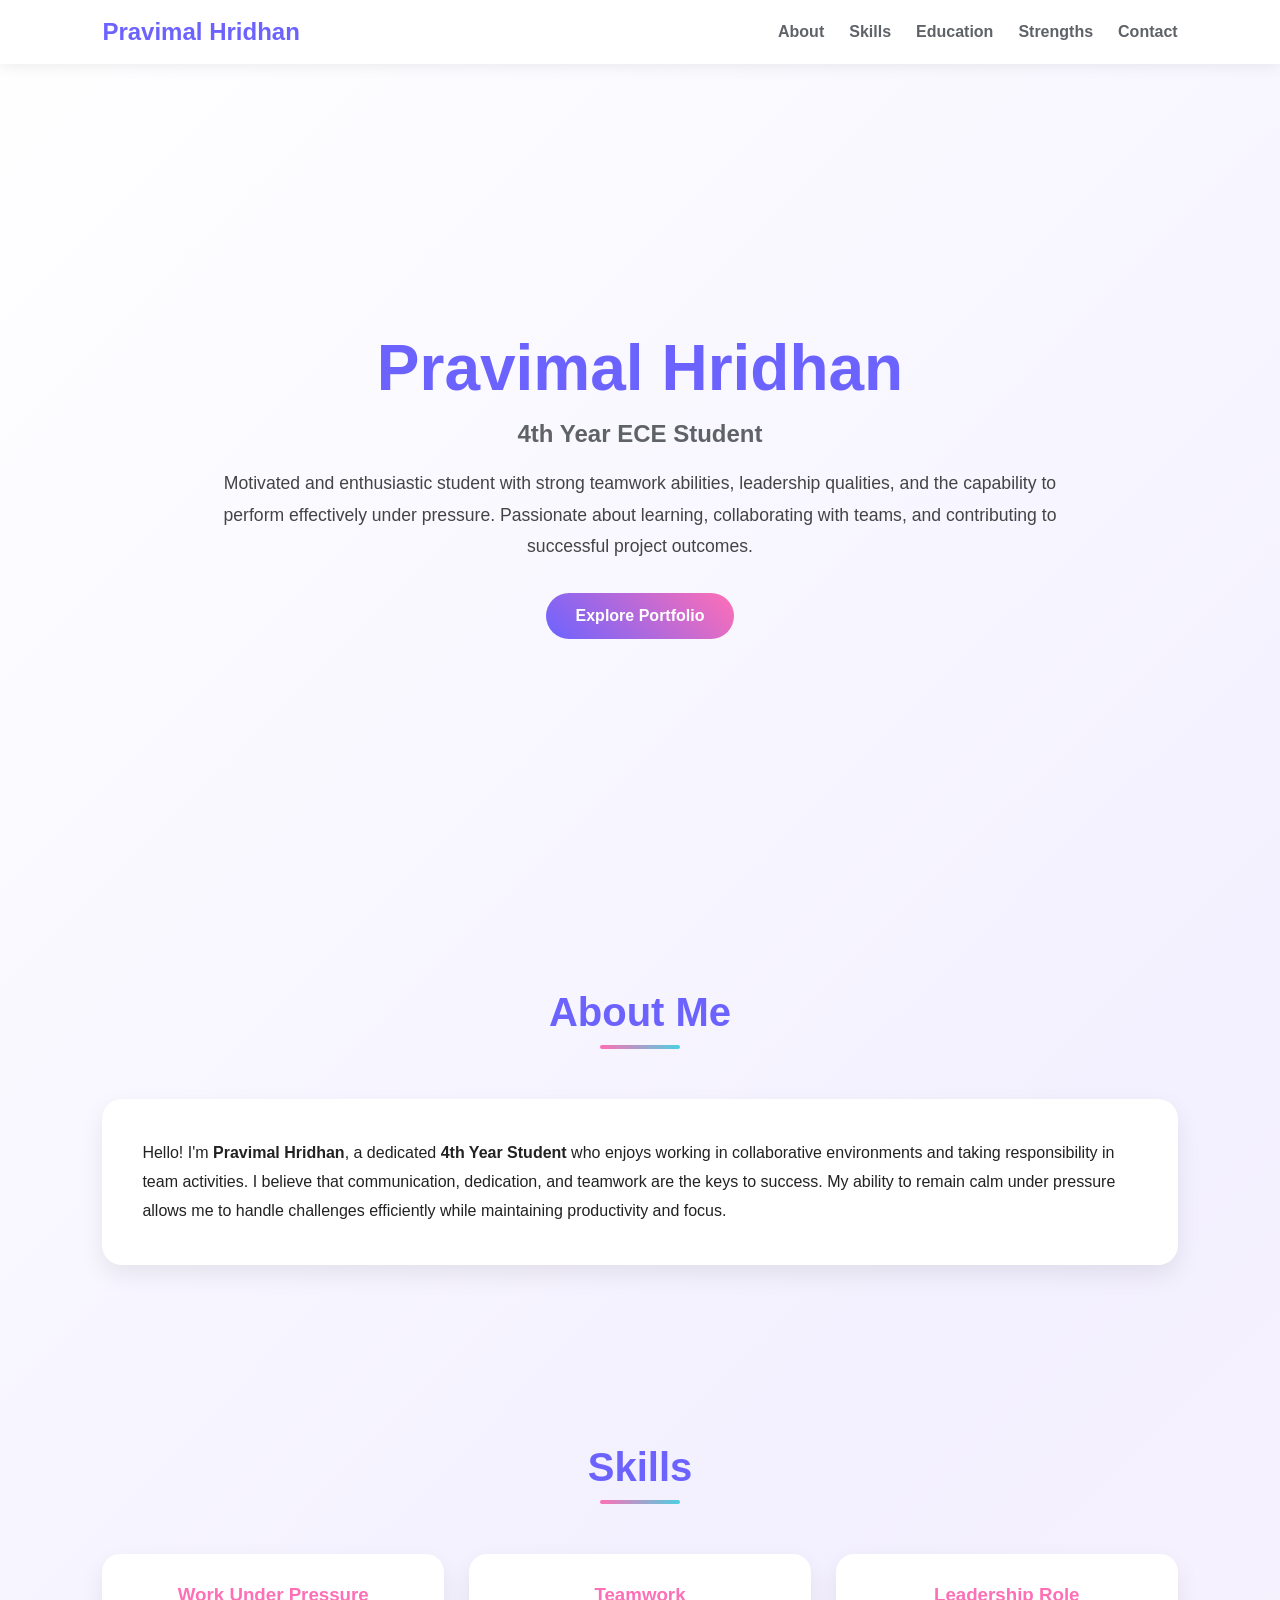
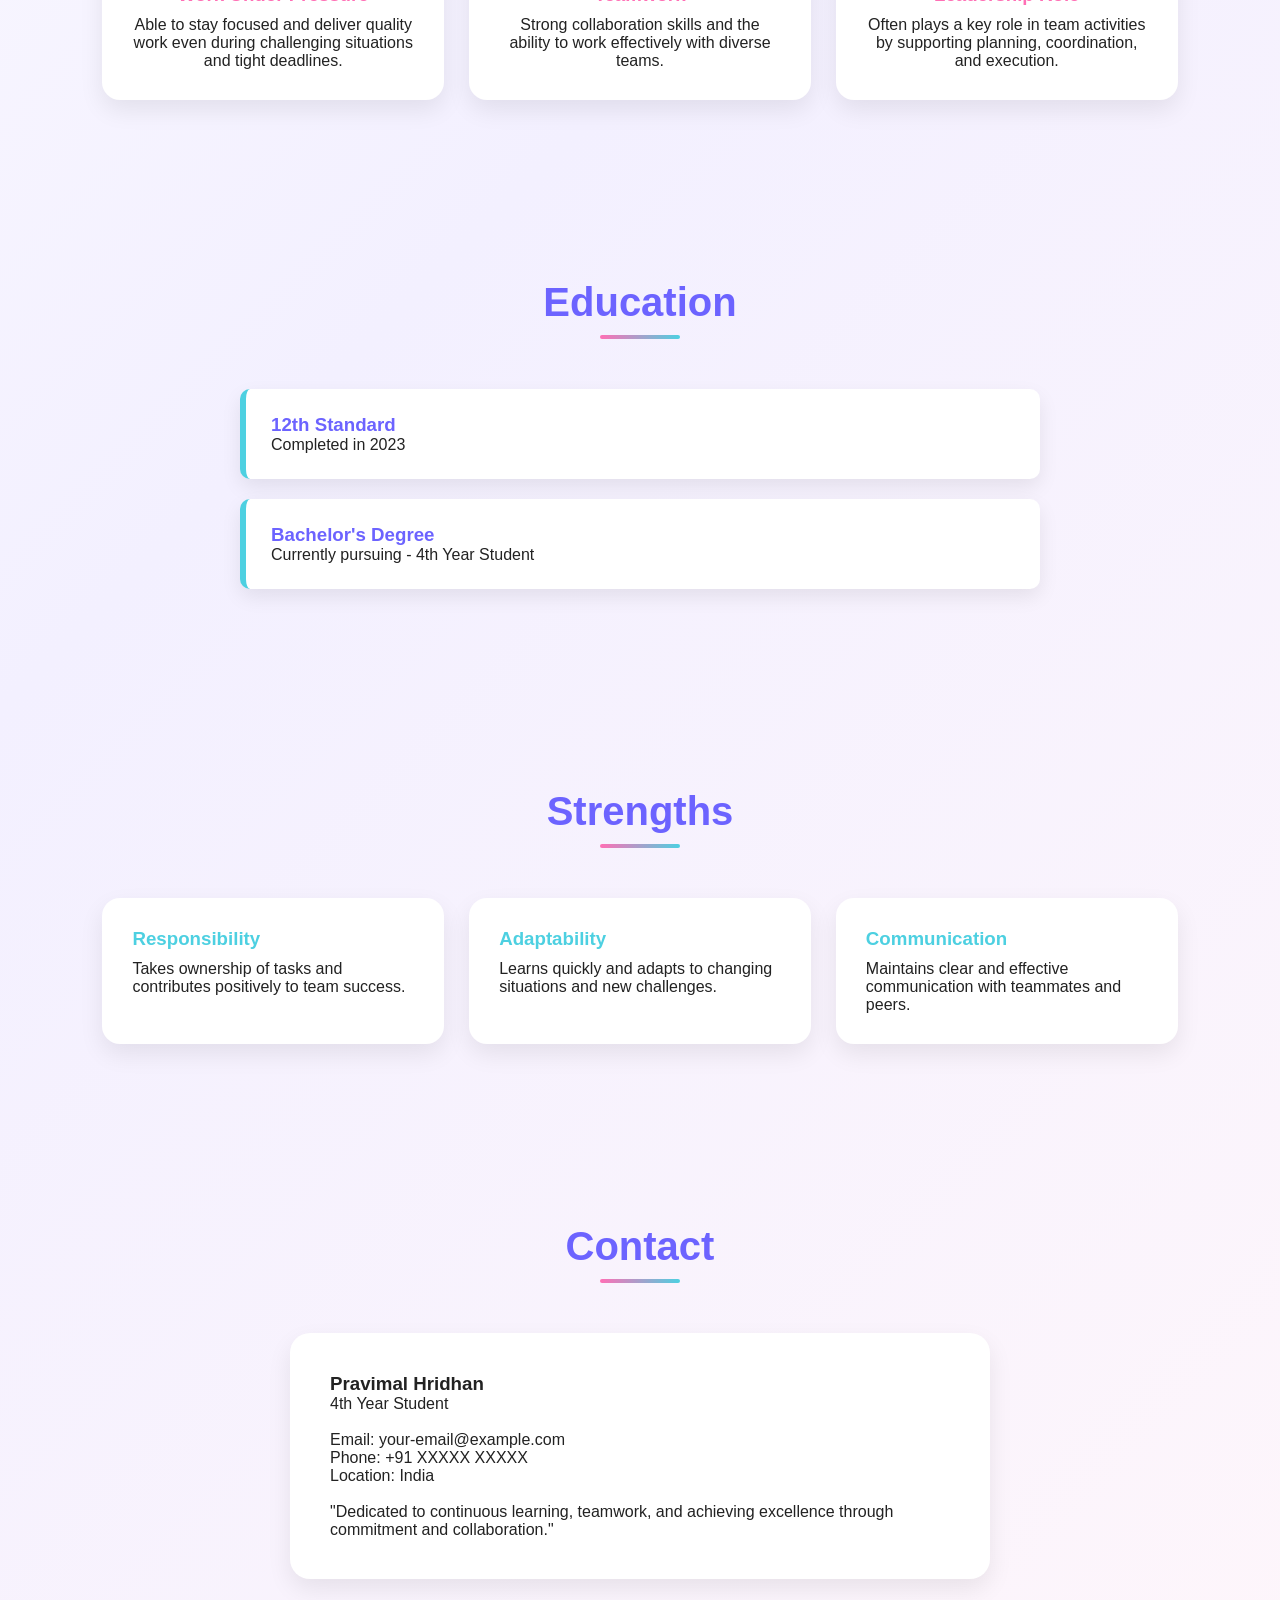
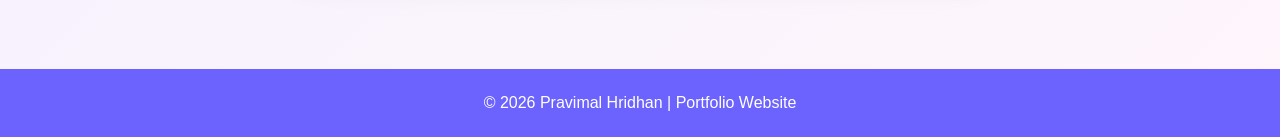
==== index.html @ 4dcac420 "Add files via upload" ====
<!DOCTYPE html>
<html lang="en">
<head>
<meta charset="UTF-8">
<meta name="viewport" content="width=device-width, initial-scale=1.0">
<title>Pravimal Hridhan | Portfolio</title>

<style>
:root{
    --violet:#6C63FF;
    --pink:#FF6FB5;
    --cyan:#4DD0E1;
    --gray:#5F6368;
    --light:#F8F9FA;
    --dark:#222;
}

*{
    margin:0;
    padding:0;
    box-sizing:border-box;
    font-family:'Segoe UI', Tahoma, Geneva, Verdana, sans-serif;
}

html{
    scroll-behavior:smooth;
}

body{
    background:linear-gradient(135deg,#ffffff,#f3f0ff,#fef6fb);
    color:var(--dark);
}

/* Navigation */
nav{
    position:fixed;
    top:0;
    width:100%;
    background:rgba(255,255,255,0.95);
    backdrop-filter:blur(10px);
    display:flex;
    justify-content:space-between;
    align-items:center;
    padding:18px 8%;
    box-shadow:0 2px 15px rgba(0,0,0,0.08);
    z-index:1000;
}

.logo{
    font-size:1.5rem;
    font-weight:bold;
    color:var(--violet);
}

nav ul{
    display:flex;
    list-style:none;
    gap:25px;
}

nav a{
    text-decoration:none;
    color:var(--gray);
    font-weight:600;
    transition:.3s;
}

nav a:hover{
    color:var(--violet);
}

/* Hero Section */
.hero{
    min-height:100vh;
    display:flex;
    align-items:center;
    justify-content:center;
    text-align:center;
    padding:120px 20px 50px;
}

.hero-content{
    max-width:850px;
}

.hero h1{
    font-size:4rem;
    color:var(--violet);
    margin-bottom:15px;
}

.hero h2{
    color:var(--gray);
    margin-bottom:20px;
}

.hero p{
    font-size:1.1rem;
    line-height:1.8;
    color:#444;
}

.btn{
    display:inline-block;
    margin-top:30px;
    padding:14px 30px;
    border-radius:30px;
    background:linear-gradient(45deg,var(--violet),var(--pink));
    color:white;
    text-decoration:none;
    font-weight:bold;
    transition:.3s;
}

.btn:hover{
    transform:translateY(-3px);
    box-shadow:0 10px 20px rgba(108,99,255,.3);
}

/* Sections */
section{
    padding:90px 8%;
}

.section-title{
    text-align:center;
    margin-bottom:50px;
    font-size:2.5rem;
    color:var(--violet);
    position:relative;
}

.section-title::after{
    content:'';
    width:80px;
    height:4px;
    background:linear-gradient(to right,var(--pink),var(--cyan));
    display:block;
    margin:10px auto;
    border-radius:20px;
}

/* About */
.about-card{
    background:white;
    padding:40px;
    border-radius:20px;
    box-shadow:0 10px 25px rgba(0,0,0,.08);
    line-height:1.8;
}

/* Skills */
.skills-grid{
    display:grid;
    grid-template-columns:repeat(auto-fit,minmax(250px,1fr));
    gap:25px;
}

.skill-card{
    background:white;
    padding:30px;
    border-radius:18px;
    text-align:center;
    box-shadow:0 10px 25px rgba(0,0,0,.08);
    transition:.3s;
}

.skill-card:hover{
    transform:translateY(-8px);
}

.skill-card h3{
    color:var(--pink);
    margin-bottom:10px;
}

/* Education */
.timeline{
    max-width:800px;
    margin:auto;
}

.timeline-item{
    background:white;
    padding:25px;
    border-left:6px solid var(--cyan);
    margin-bottom:20px;
    border-radius:10px;
    box-shadow:0 8px 20px rgba(0,0,0,.08);
}

.timeline-item h3{
    color:var(--violet);
}

/* Strengths */
.strengths{
    display:grid;
    grid-template-columns:repeat(auto-fit,minmax(250px,1fr));
    gap:25px;
}

.strength-card{
    background:white;
    padding:30px;
    border-radius:18px;
    box-shadow:0 10px 25px rgba(0,0,0,.08);
}

.strength-card h3{
    color:var(--cyan);
    margin-bottom:10px;
}

/* Contact */
.contact{
    text-align:center;
}

.contact-card{
    max-width:700px;
    margin:auto;
    background:white;
    padding:40px;
    border-radius:20px;
    box-shadow:0 10px 25px rgba(0,0,0,.08);
}

footer{
    text-align:center;
    padding:25px;
    background:var(--violet);
    color:white;
}

/* Scroll Animation */
.hidden{
    opacity:0;
    transform:translateY(40px);
    transition:all .8s ease;
}

.show{
    opacity:1;
    transform:translateY(0);
}

@media(max-width:768px){

.hero h1{
    font-size:2.7rem;
}

nav{
    flex-direction:column;
    gap:10px;
}

nav ul{
    gap:15px;
}
}
</style>
</head>

<body>

<nav>
    <div class="logo">Pravimal Hridhan</div>
    <ul>
        <li><a href="#about">About</a></li>
        <li><a href="#skills">Skills</a></li>
        <li><a href="#education">Education</a></li>
        <li><a href="#strengths">Strengths</a></li>
        <li><a href="#contact">Contact</a></li>
    </ul>
</nav>

<section class="hero">
    <div class="hero-content">
        <h1>Pravimal Hridhan</h1>
        <h2>4th Year ECE Student</h2>
        <p>
            Motivated and enthusiastic student with strong teamwork abilities,
            leadership qualities, and the capability to perform effectively under pressure.
            Passionate about learning, collaborating with teams, and contributing to
            successful project outcomes.
        </p>

        <a href="#about" class="btn">Explore Portfolio</a>
    </div>
</section>

<section id="about" class="hidden">
    <h2 class="section-title">About Me</h2>

    <div class="about-card">
        <p>
            Hello! I'm <strong>Pravimal Hridhan</strong>, a dedicated
            <strong>4th Year Student</strong> who enjoys working in collaborative
            environments and taking responsibility in team activities.
            I believe that communication, dedication, and teamwork are the keys to success.
            My ability to remain calm under pressure allows me to handle challenges
            efficiently while maintaining productivity and focus.
        </p>
    </div>
</section>

<section id="skills" class="hidden">
    <h2 class="section-title">Skills</h2>

    <div class="skills-grid">

        <div class="skill-card">
            <h3>Work Under Pressure</h3>
            <p>
                Able to stay focused and deliver quality work even during
                challenging situations and tight deadlines.
            </p>
        </div>

        <div class="skill-card">
            <h3>Teamwork</h3>
            <p>
                Strong collaboration skills and the ability to work
                effectively with diverse teams.
            </p>
        </div>

        <div class="skill-card">
            <h3>Leadership Role</h3>
            <p>
                Often plays a key role in team activities by supporting
                planning, coordination, and execution.
            </p>
        </div>

    </div>
</section>

<section id="education" class="hidden">
    <h2 class="section-title">Education</h2>

    <div class="timeline">

        <div class="timeline-item">
            <h3>12th Standard</h3>
            <p>Completed in 2023</p>
        </div>

        <div class="timeline-item">
            <h3>Bachelor's Degree</h3>
            <p>Currently pursuing - 4th Year Student</p>
        </div>

    </div>
</section>

<section id="strengths" class="hidden">
    <h2 class="section-title">Strengths</h2>

    <div class="strengths">

        <div class="strength-card">
            <h3>Responsibility</h3>
            <p>
                Takes ownership of tasks and contributes positively
                to team success.
            </p>
        </div>

        <div class="strength-card">
            <h3>Adaptability</h3>
            <p>
                Learns quickly and adapts to changing situations
                and new challenges.
            </p>
        </div>

        <div class="strength-card">
            <h3>Communication</h3>
            <p>
                Maintains clear and effective communication with
                teammates and peers.
            </p>
        </div>

    </div>
</section>

<section id="contact" class="hidden">
    <h2 class="section-title">Contact</h2>

    <div class="contact-card">
        <h3>Pravimal Hridhan</h3>
        <p>4th Year Student</p>
        <br>
        <p>Email: your-email@example.com</p>
        <p>Phone: +91 XXXXX XXXXX</p>
        <p>Location: India</p>
        <br>
        <p>
            "Dedicated to continuous learning, teamwork,
            and achieving excellence through commitment and collaboration."
        </p>
    </div>
</section>

<footer>
    © 2026 Pravimal Hridhan | Portfolio Website
</footer>

<script>
const observer = new IntersectionObserver(entries => {
    entries.forEach(entry => {
        if(entry.isIntersecting){
            entry.target.classList.add("show");
        }
    });
});

document.querySelectorAll(".hidden").forEach(el => {
    observer.observe(el);
});
</script>

</body>
</html>
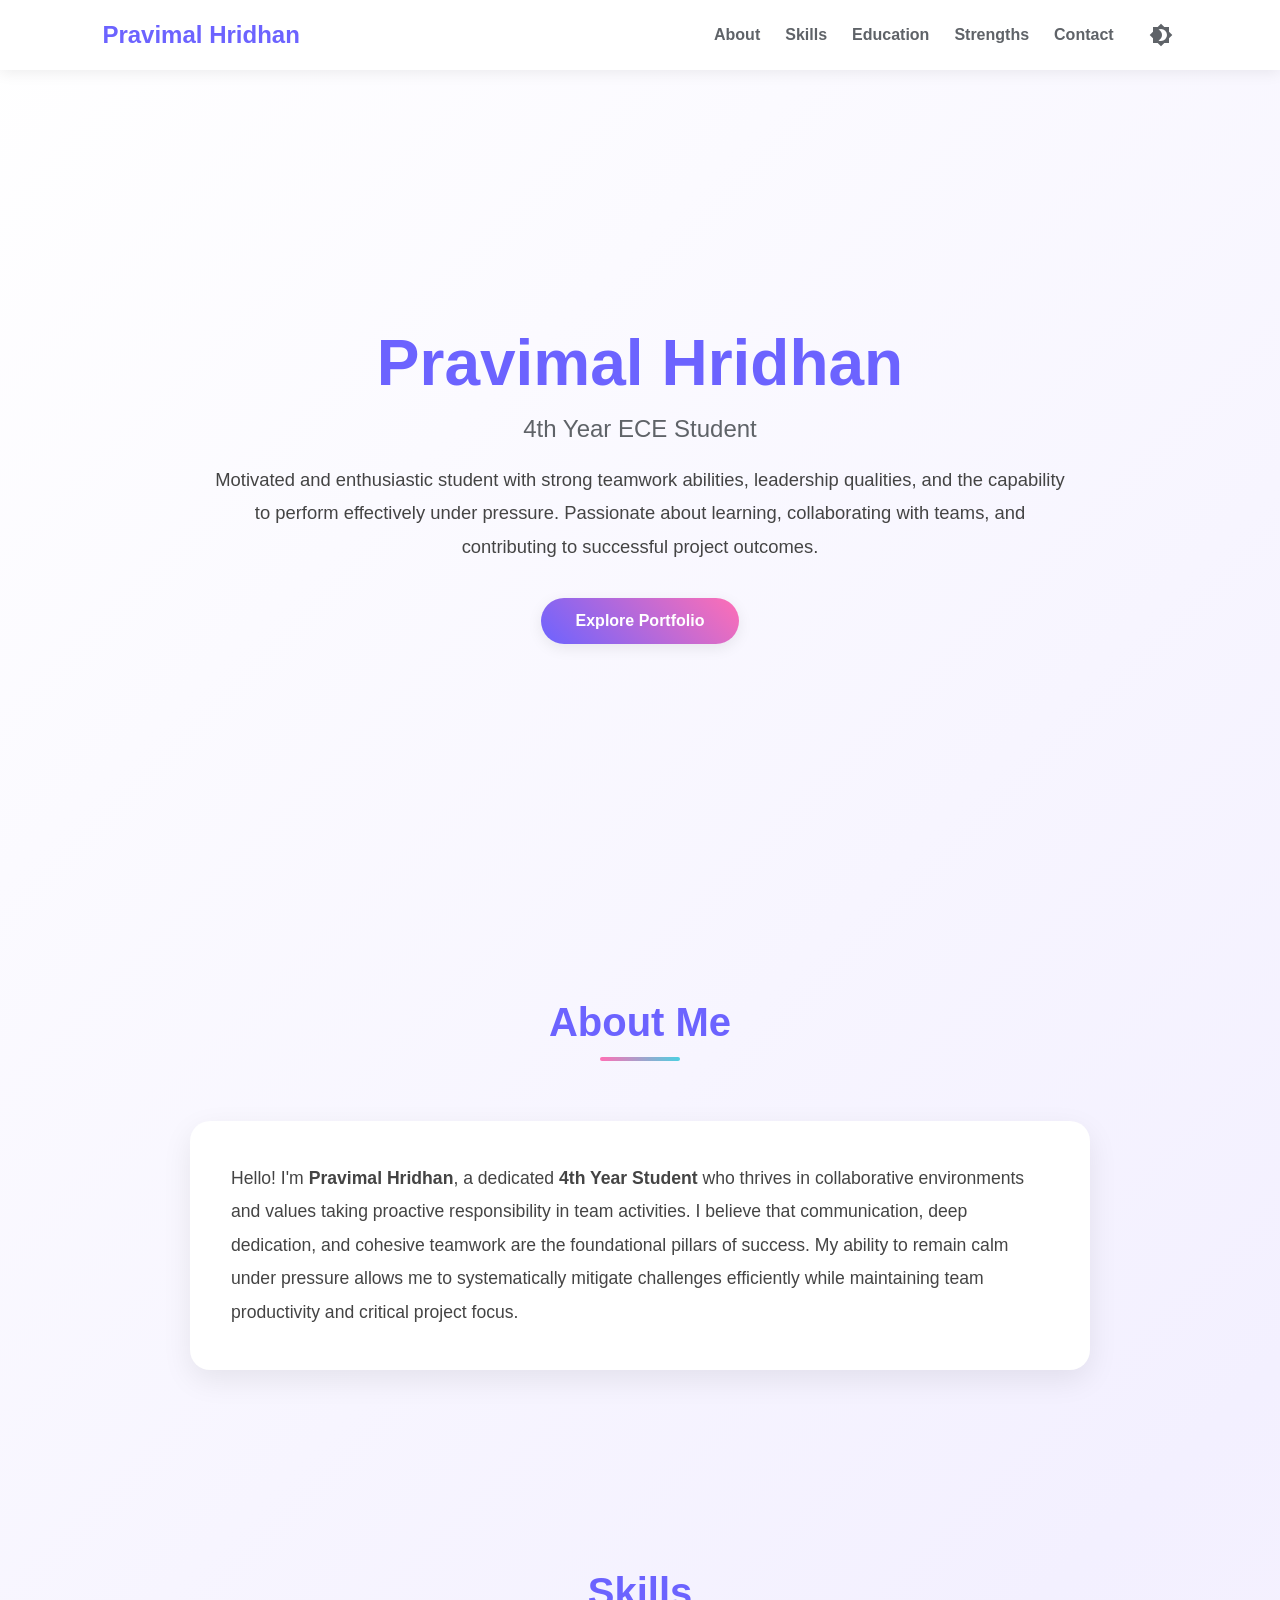
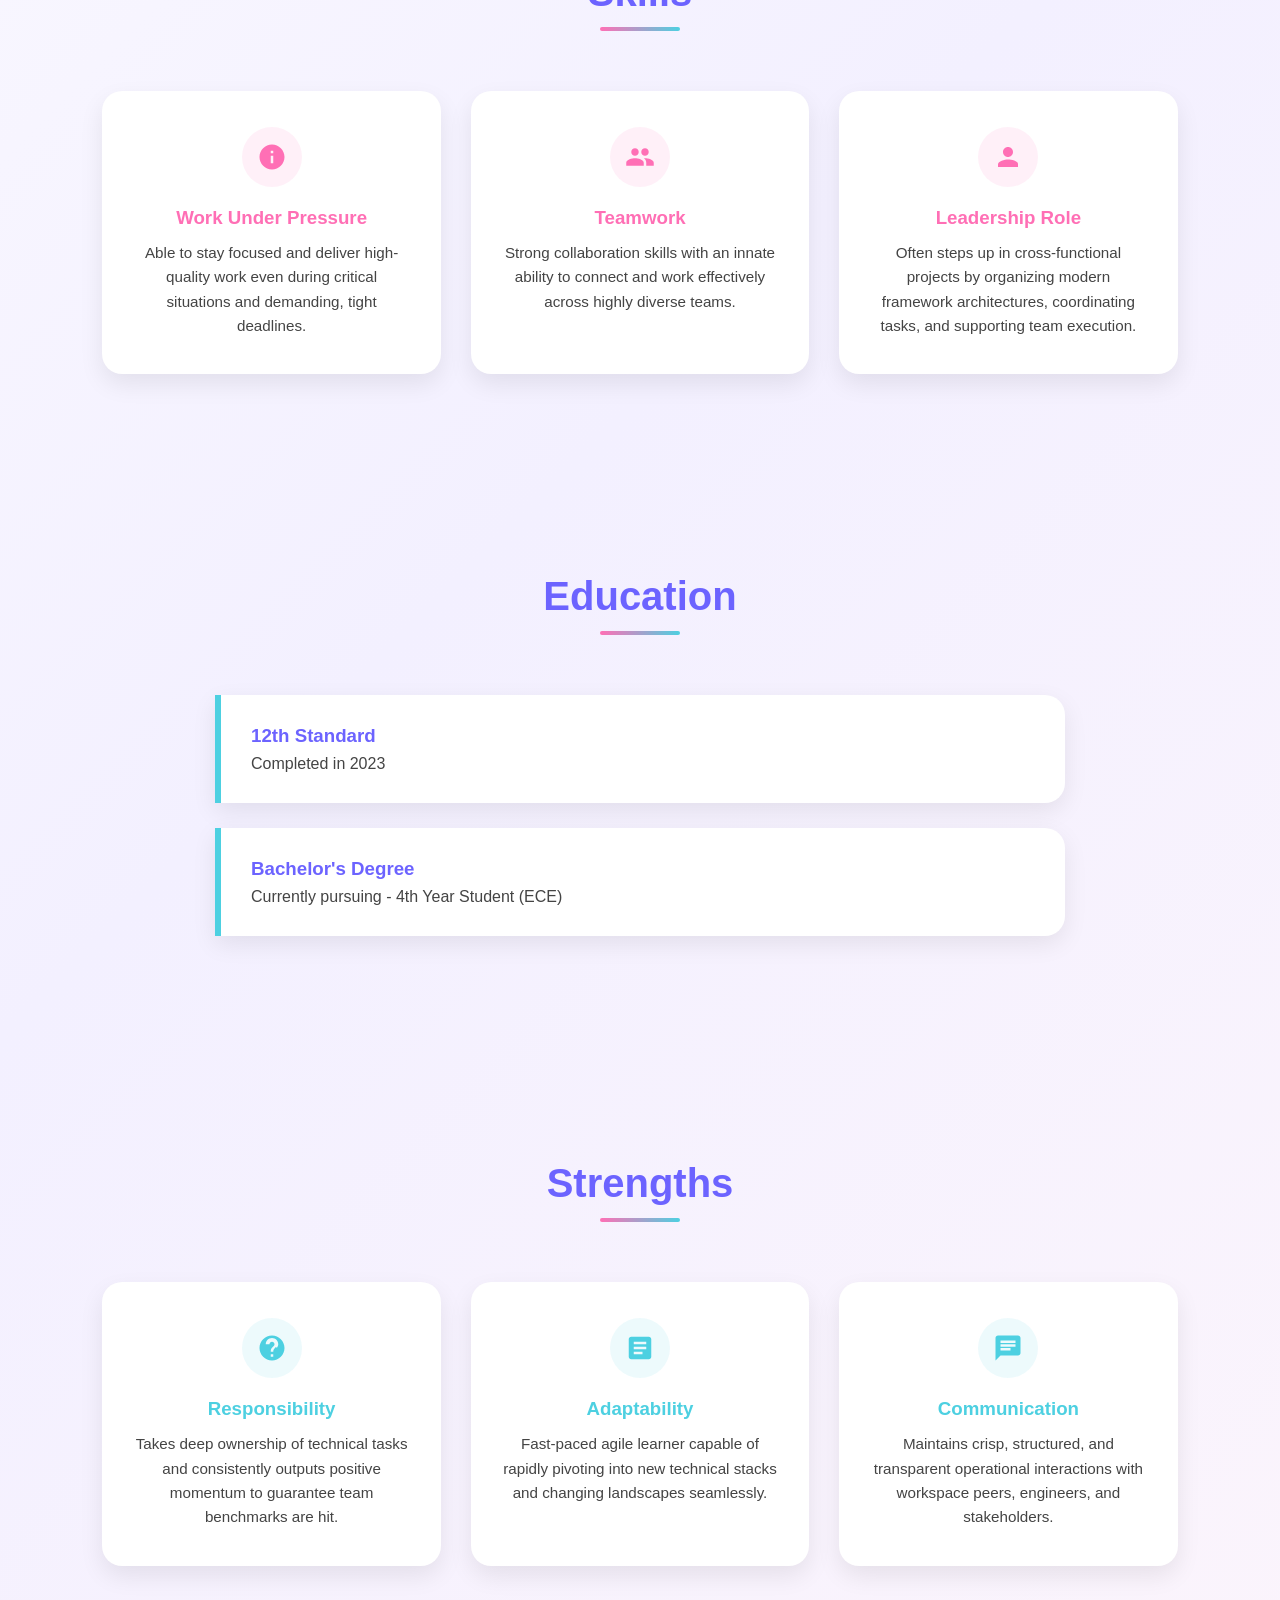
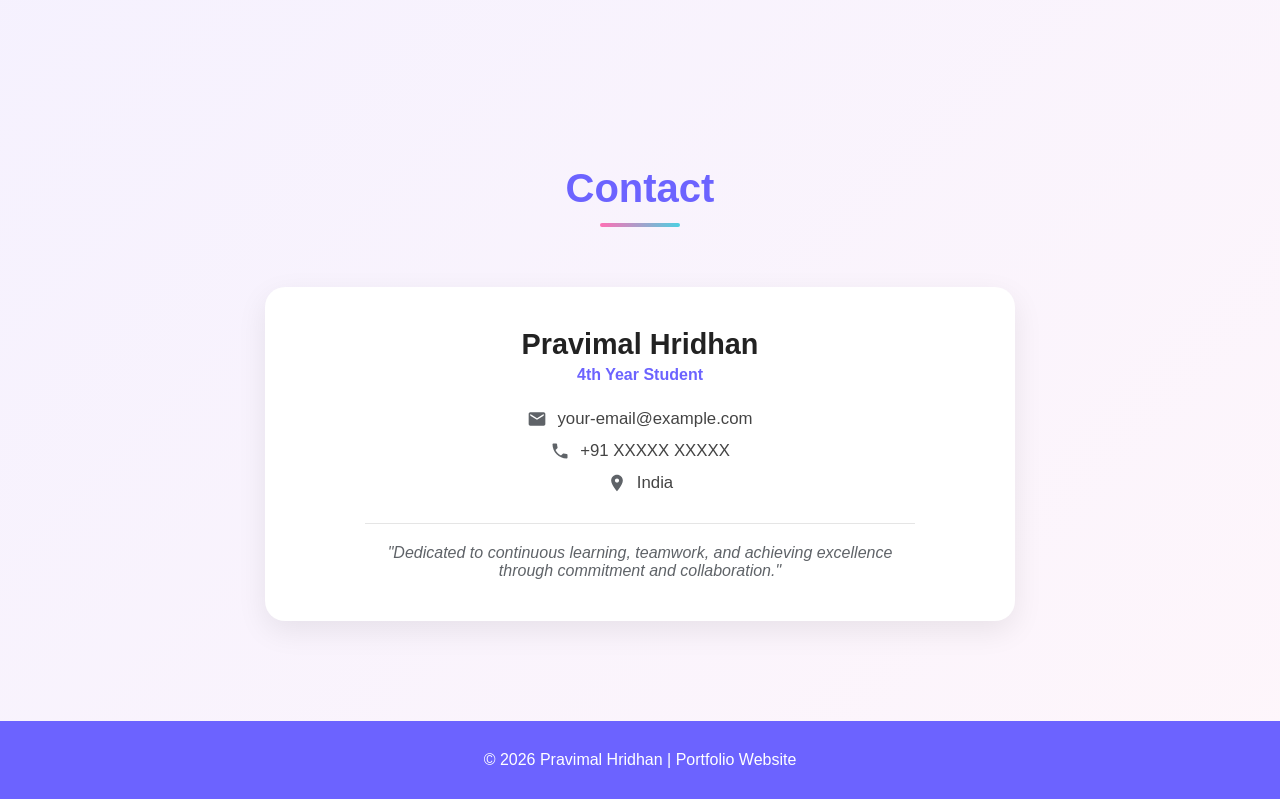
==== commit 944d0057: "Add files via upload" ====
--- a/index.html
+++ b/index.html
@@ -1,279 +1,409 @@
 <!DOCTYPE html>
 <html lang="en">
 <head>
-<meta charset="UTF-8">
-<meta name="viewport" content="width=device-width, initial-scale=1.0">
-<title>Pravimal Hridhan | Portfolio</title>
-
-<style>
-:root{
-    --violet:#6C63FF;
-    --pink:#FF6FB5;
-    --cyan:#4DD0E1;
-    --gray:#5F6368;
-    --light:#F8F9FA;
-    --dark:#222;
-}
-
-*{
-    margin:0;
-    padding:0;
-    box-sizing:border-box;
-    font-family:'Segoe UI', Tahoma, Geneva, Verdana, sans-serif;
-}
-
-html{
-    scroll-behavior:smooth;
-}
-
-body{
-    background:linear-gradient(135deg,#ffffff,#f3f0ff,#fef6fb);
-    color:var(--dark);
-}
-
-/* Navigation */
-nav{
-    position:fixed;
-    top:0;
-    width:100%;
-    background:rgba(255,255,255,0.95);
-    backdrop-filter:blur(10px);
-    display:flex;
-    justify-content:space-between;
-    align-items:center;
-    padding:18px 8%;
-    box-shadow:0 2px 15px rgba(0,0,0,0.08);
-    z-index:1000;
-}
-
-.logo{
-    font-size:1.5rem;
-    font-weight:bold;
-    color:var(--violet);
-}
-
-nav ul{
-    display:flex;
-    list-style:none;
-    gap:25px;
-}
-
-nav a{
-    text-decoration:none;
-    color:var(--gray);
-    font-weight:600;
-    transition:.3s;
-}
-
-nav a:hover{
-    color:var(--violet);
-}
-
-/* Hero Section */
-.hero{
-    min-height:100vh;
-    display:flex;
-    align-items:center;
-    justify-content:center;
-    text-align:center;
-    padding:120px 20px 50px;
-}
-
-.hero-content{
-    max-width:850px;
-}
-
-.hero h1{
-    font-size:4rem;
-    color:var(--violet);
-    margin-bottom:15px;
-}
-
-.hero h2{
-    color:var(--gray);
-    margin-bottom:20px;
-}
-
-.hero p{
-    font-size:1.1rem;
-    line-height:1.8;
-    color:#444;
-}
-
-.btn{
-    display:inline-block;
-    margin-top:30px;
-    padding:14px 30px;
-    border-radius:30px;
-    background:linear-gradient(45deg,var(--violet),var(--pink));
-    color:white;
-    text-decoration:none;
-    font-weight:bold;
-    transition:.3s;
-}
-
-.btn:hover{
-    transform:translateY(-3px);
-    box-shadow:0 10px 20px rgba(108,99,255,.3);
-}
-
-/* Sections */
-section{
-    padding:90px 8%;
-}
-
-.section-title{
-    text-align:center;
-    margin-bottom:50px;
-    font-size:2.5rem;
-    color:var(--violet);
-    position:relative;
-}
-
-.section-title::after{
-    content:'';
-    width:80px;
-    height:4px;
-    background:linear-gradient(to right,var(--pink),var(--cyan));
-    display:block;
-    margin:10px auto;
-    border-radius:20px;
-}
-
-/* About */
-.about-card{
-    background:white;
-    padding:40px;
-    border-radius:20px;
-    box-shadow:0 10px 25px rgba(0,0,0,.08);
-    line-height:1.8;
-}
-
-/* Skills */
-.skills-grid{
-    display:grid;
-    grid-template-columns:repeat(auto-fit,minmax(250px,1fr));
-    gap:25px;
-}
-
-.skill-card{
-    background:white;
-    padding:30px;
-    border-radius:18px;
-    text-align:center;
-    box-shadow:0 10px 25px rgba(0,0,0,.08);
-    transition:.3s;
-}
-
-.skill-card:hover{
-    transform:translateY(-8px);
-}
-
-.skill-card h3{
-    color:var(--pink);
-    margin-bottom:10px;
-}
-
-/* Education */
-.timeline{
-    max-width:800px;
-    margin:auto;
-}
-
-.timeline-item{
-    background:white;
-    padding:25px;
-    border-left:6px solid var(--cyan);
-    margin-bottom:20px;
-    border-radius:10px;
-    box-shadow:0 8px 20px rgba(0,0,0,.08);
-}
-
-.timeline-item h3{
-    color:var(--violet);
-}
-
-/* Strengths */
-.strengths{
-    display:grid;
-    grid-template-columns:repeat(auto-fit,minmax(250px,1fr));
-    gap:25px;
-}
-
-.strength-card{
-    background:white;
-    padding:30px;
-    border-radius:18px;
-    box-shadow:0 10px 25px rgba(0,0,0,.08);
-}
-
-.strength-card h3{
-    color:var(--cyan);
-    margin-bottom:10px;
-}
-
-/* Contact */
-.contact{
-    text-align:center;
-}
-
-.contact-card{
-    max-width:700px;
-    margin:auto;
-    background:white;
-    padding:40px;
-    border-radius:20px;
-    box-shadow:0 10px 25px rgba(0,0,0,.08);
-}
-
-footer{
-    text-align:center;
-    padding:25px;
-    background:var(--violet);
-    color:white;
-}
-
-/* Scroll Animation */
-.hidden{
-    opacity:0;
-    transform:translateY(40px);
-    transition:all .8s ease;
-}
-
-.show{
-    opacity:1;
-    transform:translateY(0);
-}
-
-@media(max-width:768px){
-
-.hero h1{
-    font-size:2.7rem;
-}
-
-nav{
-    flex-direction:column;
-    gap:10px;
-}
-
-nav ul{
-    gap:15px;
-}
-}
-</style>
+    <meta charset="UTF-8">
+    <meta name="viewport" content="width=device-width, initial-scale=1.0">
+    <title>Pravimal Hridhan | Portfolio</title>
+
+    <style>
+        :root {
+            --violet: #6C63FF;
+            --pink: #FF6FB5;
+            --cyan: #4DD0E1;
+            --gray: #5F6368;
+            --light: #F8F9FA;
+            --dark: #121212;
+            --bg-gradient: linear-gradient(135deg, #ffffff, #f3f0ff, #fef6fb);
+            --card-bg: #ffffff;
+            --text-main: #222222;
+            --text-sub: #444444;
+            --nav-bg: rgba(255, 255, 255, 0.95);
+            --shadow: rgba(0, 0, 0, 0.08);
+        }
+
+        [data-theme="dark"] {
+            --bg-gradient: linear-gradient(135deg, #121212, #1a1528, #1c1017);
+            --card-bg: #1e1e1e;
+            --text-main: #f8f9fa;
+            --text-sub: #b3b3b3;
+            --nav-bg: rgba(18, 18, 18, 0.95);
+            --gray: #a0a0a0;
+            --shadow: rgba(0, 0, 0, 0.4);
+        }
+
+        * {
+            margin: 0;
+            padding: 0;
+            box-sizing: border-box;
+            font-family: 'Segoe UI', Tahoma, Geneva, Verdana, sans-serif;
+            transition: background 0.3s ease, color 0.3s ease;
+        }
+
+        html {
+            scroll-behavior: smooth;
+        }
+
+        body {
+            background: var(--bg-gradient);
+            color: var(--text-main);
+            overflow-x: hidden;
+        }
+
+        /* Navigation */
+        nav {
+            position: fixed;
+            top: 0;
+            width: 100%;
+            background: var(--nav-bg);
+            backdrop-filter: blur(10px);
+            display: flex;
+            justify-content: space-between;
+            align-items: center;
+            padding: 18px 8%;
+            box-shadow: 0 2px 15px var(--shadow);
+            z-index: 1000;
+        }
+
+        .logo {
+            font-size: 1.5rem;
+            font-weight: bold;
+            color: var(--violet);
+        }
+
+        .nav-right {
+            display: flex;
+            align-items: center;
+            gap: 30px;
+        }
+
+        nav ul {
+            display: flex;
+            list-style: none;
+            gap: 25px;
+        }
+
+        nav a {
+            text-decoration: none;
+            color: var(--gray);
+            font-weight: 600;
+            transition: .3s;
+        }
+
+        nav a:hover {
+            color: var(--violet);
+        }
+
+        /* Theme Switcher Button */
+        .theme-toggle {
+            background: none;
+            border: none;
+            cursor: pointer;
+            padding: 5px;
+            display: flex;
+            align-items: center;
+            justify-content: center;
+        }
+
+        .theme-toggle svg {
+            width: 24px;
+            height: 24px;
+            fill: var(--gray);
+            transition: fill 0.3s;
+        }
+
+        .theme-toggle:hover svg {
+            fill: var(--violet);
+        }
+
+        /* Hero Section */
+        .hero {
+            min-height: 100vh;
+            display: flex;
+            align-items: center;
+            justify-content: center;
+            text-align: center;
+            padding: 120px 20px 50px;
+        }
+
+        .hero-content {
+            max-width: 850px;
+        }
+
+        .hero h1 {
+            font-size: 4rem;
+            color: var(--violet);
+            margin-bottom: 15px;
+            animation: fadeInDown 1s ease;
+        }
+
+        .hero h2 {
+            color: var(--gray);
+            margin-bottom: 20px;
+            font-weight: 500;
+        }
+
+        .hero p {
+            font-size: 1.15rem;
+            line-height: 1.8;
+            color: var(--text-sub);
+        }
+
+        .btn {
+            display: inline-block;
+            margin-top: 35px;
+            padding: 14px 35px;
+            border-radius: 30px;
+            background: linear-gradient(45deg, var(--violet), var(--pink));
+            color: white;
+            text-decoration: none;
+            font-weight: bold;
+            box-shadow: 0 4px 15px var(--shadow);
+            transition: .3s cubic-bezier(0.175, 0.885, 0.32, 1.275);
+        }
+
+        .btn:hover {
+            transform: translateY(-4px);
+            box-shadow: 0 10px 25px rgba(108, 99, 255, .4);
+        }
+
+        /* Sections General */
+        section {
+            padding: 100px 8%;
+        }
+
+        .section-title {
+            text-align: center;
+            margin-bottom: 60px;
+            font-size: 2.5rem;
+            color: var(--violet);
+            position: relative;
+        }
+
+        .section-title::after {
+            content: '';
+            width: 80px;
+            height: 4px;
+            background: linear-gradient(to right, var(--pink), var(--cyan));
+            display: block;
+            margin: 12px auto 0;
+            border-radius: 20px;
+        }
+
+        /* Card Stylings */
+        .card-style {
+            background: var(--card-bg);
+            padding: 40px;
+            border-radius: 20px;
+            box-shadow: 0 10px 30px var(--shadow);
+            border: 1px solid rgba(255, 255, 255, 0.05);
+        }
+
+        /* About */
+        .about-card {
+            max-width: 900px;
+            margin: 0 auto;
+            line-height: 1.9;
+            font-size: 1.1rem;
+            color: var(--text-sub);
+        }
+
+        /* Grid Frameworks */
+        .grid-layout {
+            display: grid;
+            grid-template-columns: repeat(auto-fit, minmax(280px, 1fr));
+            gap: 30px;
+        }
+
+        .feature-card {
+            background: var(--card-bg);
+            padding: 35px 30px;
+            border-radius: 20px;
+            text-align: center;
+            box-shadow: 0 10px 25px var(--shadow);
+            border: 1px solid rgba(255, 255, 255, 0.05);
+            transition: transform 0.3s, box-shadow 0.3s;
+        }
+
+        .feature-card:hover {
+            transform: translateY(-8px);
+            box-shadow: 0 15px 35px var(--shadow);
+        }
+
+        .card-icon {
+            width: 60px;
+            height: 60px;
+            margin: 0 auto 20px;
+            display: flex;
+            align-items: center;
+            justify-content: center;
+            border-radius: 50px;
+        }
+
+        /* Skills Custom Colors */
+        .skills-grid .feature-card h3 { color: var(--pink); margin-bottom: 12px; }
+        .skills-grid .card-icon { background: rgba(255, 111, 181, 0.1); fill: var(--pink); }
+
+        /* Strengths Custom Colors */
+        .strengths .feature-card h3 { color: var(--cyan); margin-bottom: 12px; }
+        .strengths .card-icon { background: rgba(77, 208, 225, 0.1); fill: var(--cyan); }
+
+        .feature-card p {
+            color: var(--text-sub);
+            line-height: 1.6;
+            font-size: 0.95rem;
+        }
+
+        /* Education Timeline */
+        .timeline {
+            max-width: 850px;
+            margin: auto;
+            position: relative;
+        }
+
+        .timeline-item {
+            background: var(--card-bg);
+            padding: 30px;
+            border-left: 6px solid var(--cyan);
+            margin-bottom: 25px;
+            border-radius: 0 20px 20px 0;
+            box-shadow: 0 8px 25px var(--shadow);
+        }
+
+        .timeline-item h3 {
+            color: var(--violet);
+            margin-bottom: 8px;
+        }
+
+        .timeline-item p {
+            color: var(--text-sub);
+            font-weight: 500;
+        }
+
+        /* Contact Section */
+        .contact-card {
+            max-width: 750px;
+            margin: auto;
+            text-align: center;
+        }
+
+        .contact-card h3 {
+            font-size: 1.8rem;
+            margin-bottom: 5px;
+        }
+
+        .contact-subtitle {
+            color: var(--violet);
+            font-weight: 600;
+            margin-bottom: 25px;
+        }
+
+        .contact-details {
+            display: flex;
+            flex-direction: column;
+            gap: 12px;
+            align-items: center;
+            margin-bottom: 30px;
+        }
+
+        .contact-item {
+            display: flex;
+            align-items: center;
+            gap: 10px;
+            color: var(--text-sub);
+            font-size: 1.05rem;
+        }
+
+        .contact-item svg {
+            width: 20px;
+            height: 20px;
+            fill: var(--gray);
+        }
+
+        .quote {
+            font-style: italic;
+            color: var(--gray);
+            border-top: 1px solid rgba(0,0,0,0.1);
+            padding-top: 20px;
+            max-width: 550px;
+            margin: 0 auto;
+        }
+
+        /* Footer */
+        footer {
+            text-align: center;
+            padding: 30px;
+            background: var(--violet);
+            color: white;
+            font-weight: 500;
+        }
+
+        /* Scroll Animations */
+        .hidden {
+            opacity: 0;
+            transform: translateY(50px);
+            transition: all .8s cubic-bezier(0.25, 0.46, 0.45, 0.94);
+        }
+
+        .show {
+            opacity: 1;
+            transform: translateY(0);
+        }
+
+        @keyframes fadeInDown {
+            from {
+                opacity: 0;
+                transform: translateY(-30px);
+            }
+            to {
+                opacity: 1;
+                transform: translateY(0);
+            }
+        }
+
+        /* Responsive Design */
+        @media(max-width:768px){
+            .hero h1 {
+                font-size: 2.8rem;
+            }
+            nav {
+                flex-direction: column;
+                gap: 15px;
+                padding: 15px;
+            }
+            .nav-right {
+                flex-direction: column;
+                gap: 15px;
+            }
+            nav ul {
+                gap: 15px;
+                flex-wrap: wrap;
+                justify-content: center;
+            }
+            section {
+                padding: 80px 5%;
+            }
+        }
+    </style>
 </head>
 
 <body>
 
 <nav>
     <div class="logo">Pravimal Hridhan</div>
-    <ul>
-        <li><a href="#about">About</a></li>
-        <li><a href="#skills">Skills</a></li>
-        <li><a href="#education">Education</a></li>
-        <li><a href="#strengths">Strengths</a></li>
-        <li><a href="#contact">Contact</a></li>
-    </ul>
+    <div class="nav-right">
+        <ul>
+            <li><a href="#about">About</a></li>
+            <li><a href="#skills">Skills</a></li>
+            <li><a href="#education">Education</a></li>
+            <li><a href="#strengths">Strengths</a></li>
+            <li><a href="#contact">Contact</a></li>
+        </ul>
+        <button class="theme-toggle" id="themeToggle" aria-label="Toggle Theme">
+            <svg viewBox="0 0 24 24">
+                <path d="M12,18C11.11,18 10.26,17.8 9.5,17.45C11.56,16.5 13,14.42 13,12C13,9.58 11.56,7.5 9.5,6.55C10.26,6.2 11.11,6 12,6A6,6 0 0,1 18,12A6,6 0 0,1 12,18M20,8.69V4H15.31L12,0.69L8.69,4H4V8.69L0.69,12L4,15.31V20H8.69L12,23.31L15.31,20H20V15.31L23.31,12L20,8.69Z"/>
+            </svg>
+        </button>
+    </div>
 </nav>
 
 <section class="hero">
@@ -281,147 +411,170 @@
         <h1>Pravimal Hridhan</h1>
         <h2>4th Year ECE Student</h2>
         <p>
-            Motivated and enthusiastic student with strong teamwork abilities,
-            leadership qualities, and the capability to perform effectively under pressure.
-            Passionate about learning, collaborating with teams, and contributing to
+            Motivated and enthusiastic student with strong teamwork abilities, 
+            leadership qualities, and the capability to perform effectively under pressure. 
+            Passionate about learning, collaborating with teams, and contributing to 
             successful project outcomes.
         </p>
-
         <a href="#about" class="btn">Explore Portfolio</a>
     </div>
 </section>
 
 <section id="about" class="hidden">
     <h2 class="section-title">About Me</h2>
-
-    <div class="about-card">
+    <div class="about-card card-style">
         <p>
-            Hello! I'm <strong>Pravimal Hridhan</strong>, a dedicated
-            <strong>4th Year Student</strong> who enjoys working in collaborative
-            environments and taking responsibility in team activities.
-            I believe that communication, dedication, and teamwork are the keys to success.
-            My ability to remain calm under pressure allows me to handle challenges
-            efficiently while maintaining productivity and focus.
+            Hello! I'm <strong>Pravimal Hridhan</strong>, a dedicated 
+            <strong>4th Year Student</strong> who thrives in collaborative 
+            environments and values taking proactive responsibility in team activities. 
+            I believe that communication, deep dedication, and cohesive teamwork are the foundational pillars of success. 
+            My ability to remain calm under pressure allows me to systematically mitigate challenges 
+            efficiently while maintaining team productivity and critical project focus.
         </p>
     </div>
 </section>
 
 <section id="skills" class="hidden">
     <h2 class="section-title">Skills</h2>
-
-    <div class="skills-grid">
-
-        <div class="skill-card">
+    <div class="skills-grid grid-layout">
+        <div class="feature-card">
+            <div class="card-icon">
+                <svg viewBox="0 0 24 24" width="30" height="30"><path d="M12 2C6.48 2 2 6.48 2 12s4.48 10 10 10 10-4.48 10-10S17.52 2 12 2zm1 15h-2v-6h2v6zm0-8h-2V7h2v2z"/></svg>
+            </div>
             <h3>Work Under Pressure</h3>
-            <p>
-                Able to stay focused and deliver quality work even during
-                challenging situations and tight deadlines.
-            </p>
-        </div>
-
-        <div class="skill-card">
+            <p>Able to stay focused and deliver high-quality work even during critical situations and demanding, tight deadlines.</p>
+        </div>
+
+        <div class="feature-card">
+            <div class="card-icon">
+                <svg viewBox="0 0 24 24" width="30" height="30"><path d="M16 11c1.66 0 2.99-1.34 2.99-3S17.66 5 16 5c-1.66 0-3 1.34-3 3s1.34 3 3 3zm-8 0c1.66 0 2.99-1.34 2.99-3S9.66 5 8 5C6.34 5 5 6.34 5 8s1.34 3 3 3zm0 2c-2.33 0-7 1.17-7 3.5V19h14v-2.5c0-2.33-4.67-3.5-7-3.5zm8 0c-.29 0-.62.02-.97.05 1.16.84 1.97 1.97 1.97 3.45V19h6v-2.5c0-2.33-4.67-3.5-7-3.5z"/></svg>
+            </div>
             <h3>Teamwork</h3>
-            <p>
-                Strong collaboration skills and the ability to work
-                effectively with diverse teams.
-            </p>
-        </div>
-
-        <div class="skill-card">
+            <p>Strong collaboration skills with an innate ability to connect and work effectively across highly diverse teams.</p>
+        </div>
+
+        <div class="feature-card">
+            <div class="card-icon">
+                <svg viewBox="0 0 24 24" width="30" height="30"><path d="M12 12c2.21 0 4-1.79 4-4s-1.79-4-4-4-4 1.79-4 4 1.79 4 4 4zm0 2c-2.67 0-8 1.34-8 4v2h16v-2.33c0-2.66-5.33-3.67-8-3.67z"/></svg>
+            </div>
             <h3>Leadership Role</h3>
-            <p>
-                Often plays a key role in team activities by supporting
-                planning, coordination, and execution.
-            </p>
-        </div>
-
+            <p>Often steps up in cross-functional projects by organizing modern framework architectures, coordinating tasks, and supporting team execution.</p>
+        </div>
     </div>
 </section>
 
 <section id="education" class="hidden">
     <h2 class="section-title">Education</h2>
-
     <div class="timeline">
-
         <div class="timeline-item">
             <h3>12th Standard</h3>
             <p>Completed in 2023</p>
         </div>
-
         <div class="timeline-item">
             <h3>Bachelor's Degree</h3>
-            <p>Currently pursuing - 4th Year Student</p>
-        </div>
-
+            <p>Currently pursuing - 4th Year Student (ECE)</p>
+        </div>
     </div>
 </section>
 
 <section id="strengths" class="hidden">
     <h2 class="section-title">Strengths</h2>
-
-    <div class="strengths">
-
-        <div class="strength-card">
+    <div class="strengths grid-layout">
+        <div class="feature-card">
+            <div class="card-icon">
+                <svg viewBox="0 0 24 24" width="30" height="30"><path d="M12 2C6.48 2 2 6.48 2 12s4.48 10 10 10 10-4.48 10-10S17.52 2 12 2zm1 17h-2v-2h2v2zm2.07-7.75l-.9.92C13.45 12.9 13 13.5 13 15h-2v-.5c0-1.1.45-2.1 1.17-2.83l1.24-1.26c.37-.36.59-.86.59-1.41 0-1.1-.9-2-2-2s-2 .9-2 2H7c0-2.76 2.24-5 5-5s5 2.24 5 5c0 1.04-.42 1.99-1.07 2.75z"/></svg>
+            </div>
             <h3>Responsibility</h3>
-            <p>
-                Takes ownership of tasks and contributes positively
-                to team success.
-            </p>
-        </div>
-
-        <div class="strength-card">
+            <p>Takes deep ownership of technical tasks and consistently outputs positive momentum to guarantee team benchmarks are hit.</p>
+        </div>
+
+        <div class="feature-card">
+            <div class="card-icon">
+                <svg viewBox="0 0 24 24" width="30" height="30"><path d="M19 3H5c-1.1 0-2 .9-2 2v14c0 1.1.9 2 2 2h14c1.1 0 2-.9 2-2V5c0-1.1-.9-2-2-2zm-5 14H7v-2h7v2zm3-4H7v-2h10v2zm0-4H7V7h10v2z"/></svg>
+            </div>
             <h3>Adaptability</h3>
-            <p>
-                Learns quickly and adapts to changing situations
-                and new challenges.
-            </p>
-        </div>
-
-        <div class="strength-card">
+            <p>Fast-paced agile learner capable of rapidly pivoting into new technical stacks and changing landscapes seamlessly.</p>
+        </div>
+
+        <div class="feature-card">
+            <div class="card-icon">
+                <svg viewBox="0 0 24 24" width="30" height="30"><path d="M20 2H4c-1.1 0-1.99.9-1.99 2L2 22l4-4h14c1.1 0 2-.9 2-2V4c0-1.1-.9-2-2-2zM6 9h12v2H6V9zm8 5H6v-2h8v2zm4-6H6V6h12v2z"/></svg>
+            </div>
             <h3>Communication</h3>
-            <p>
-                Maintains clear and effective communication with
-                teammates and peers.
-            </p>
-        </div>
-
+            <p>Maintains crisp, structured, and transparent operational interactions with workspace peers, engineers, and stakeholders.</p>
+        </div>
     </div>
 </section>
 
 <section id="contact" class="hidden">
     <h2 class="section-title">Contact</h2>
-
-    <div class="contact-card">
+    <div class="contact-card card-style">
         <h3>Pravimal Hridhan</h3>
-        <p>4th Year Student</p>
-        <br>
-        <p>Email: your-email@example.com</p>
-        <p>Phone: +91 XXXXX XXXXX</p>
-        <p>Location: India</p>
-        <br>
-        <p>
-            "Dedicated to continuous learning, teamwork,
-            and achieving excellence through commitment and collaboration."
+        <p class="contact-subtitle">4th Year Student</p>
+        
+        <div class="contact-details">
+            <div class="contact-item">
+                <svg viewBox="0 0 24 24"><path d="M20 4H4c-1.1 0-1.99.9-1.99 2L2 18c0 1.1.9 2 2 2h16c1.1 0 2-.9 2-2V6c0-1.1-.9-2-2-2zm0 4l-8 5-8-5V6l8 5 8-5v2z"/></svg>
+                <span>your-email@example.com</span>
+            </div>
+            <div class="contact-item">
+                <svg viewBox="0 0 24 24"><path d="M6.62 10.79c1.44 2.83 3.76 5.14 6.59 6.59l2.2-2.2c.27-.27.67-.36 1.02-.24 1.12.37 2.33.57 3.57.57.55 0 1 .45 1 1V20c0 .55-.45 1-1 1-9.39 0-17-7.61-17-17 0-.55.45-1 1-1h3.5c.55 0 1 .45 1 1 0 1.25.2 2.45.57 3.57.11.35.03.74-.25 1.02l-2.2 2.2z"/></svg>
+                <span>+91 XXXXX XXXXX</span>
+            </div>
+            <div class="contact-item">
+                <svg viewBox="0 0 24 24"><path d="M12 2C8.13 2 5 5.13 5 9c0 5.25 7 13 7 13s7-7.75 7-13c0-3.87-3.13-7-7-7zm0 9.5c-1.38 0-2.5-1.12-2.5-2.5s1.12-2.5 2.5-2.5 2.5 1.12 2.5 2.5-1.12 2.5-2.5 2.5z"/></svg>
+                <span>India</span>
+            </div>
+        </div>
+
+        <p class="quote">
+            "Dedicated to continuous learning, teamwork, and achieving excellence through commitment and collaboration."
         </p>
     </div>
 </section>
 
 <footer>
-    © 2026 Pravimal Hridhan | Portfolio Website
+    &copy; 2026 Pravimal Hridhan | Portfolio Website
 </footer>
 
 <script>
-const observer = new IntersectionObserver(entries => {
-    entries.forEach(entry => {
-        if(entry.isIntersecting){
-            entry.target.classList.add("show");
-        }
+    // Intersection Observer Animation 
+    const observerOptions = {
+        root: null,
+        threshold: 0.15
+    };
+
+    const observer = new IntersectionObserver((entries) => {
+        entries.forEach(entry => {
+            if(entry.isIntersecting){
+                entry.target.classList.add("show");
+            }
+        });
+    }, observerOptions);
+
+    document.querySelectorAll(".hidden").forEach(el => {
+        observer.observe(el);
     });
-});
-
-document.querySelectorAll(".hidden").forEach(el => {
-    observer.observe(el);
-});
+
+    // Dark/Light Theme Switching Logic
+    const themeToggleBtn = document.getElementById('themeToggle');
+    
+    // Check local storage preference
+    const currentTheme = localStorage.getItem('theme') ? localStorage.getItem('theme') : null;
+    if (currentTheme) {
+        document.documentElement.setAttribute('data-theme', currentTheme);
+    }
+
+    themeToggleBtn.addEventListener('click', () => {
+        let theme = document.documentElement.getAttribute('data-theme');
+        if (theme === 'dark') {
+            document.documentElement.setAttribute('data-theme', 'light');
+            localStorage.setItem('theme', 'light');
+        } else {
+            document.documentElement.setAttribute('data-theme', 'dark');
+            localStorage.setItem('theme', 'dark');
+        }
+    });
 </script>
 
 </body>
